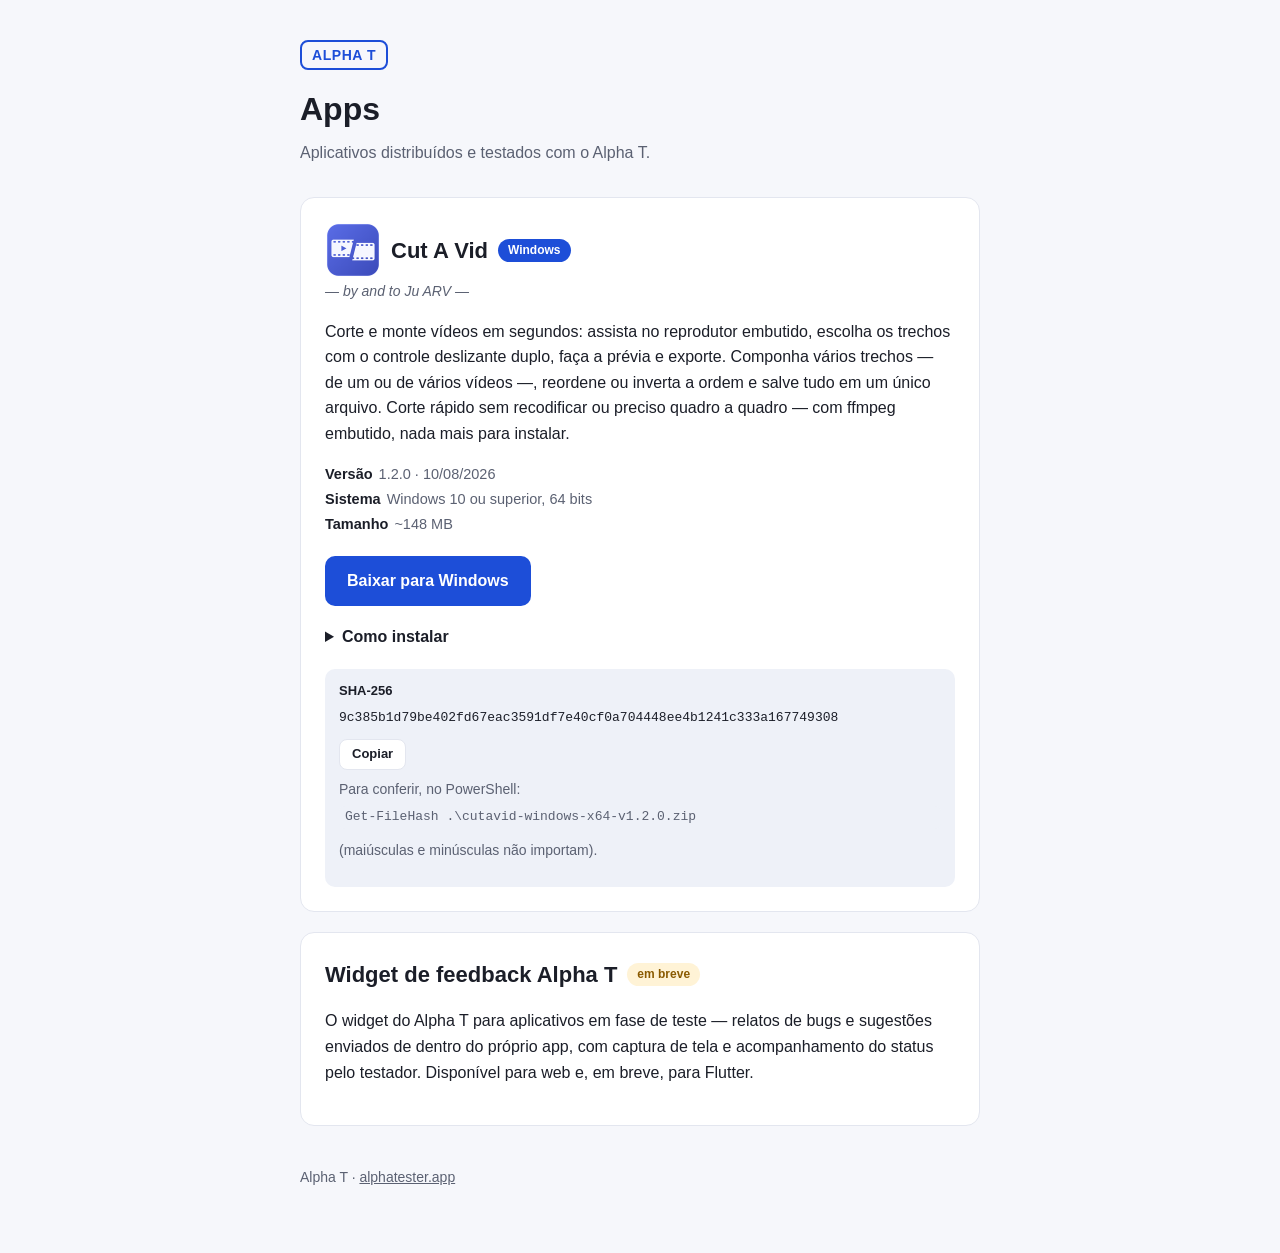
==== apps/index.html @ 83d8e72f "feat: enable verified download via GitHub release (cutavid-v1.2.0) Button points at the release asse" ====
<!doctype html>
<html lang="pt-BR">
<head>
<meta charset="utf-8">
<meta name="viewport" content="width=device-width, initial-scale=1">
<title>Alpha T — Apps</title>
<meta name="description" content="Aplicativos distribuídos e testados com o Alpha T.">
<style>
  :root {
    --bg: #f6f7fb; --card: #ffffff; --text: #1b1e28; --muted: #5b6172;
    --accent: #1d4ed8; --accent-text: #ffffff; --border: #e3e6ef;
    --code-bg: #eef1f8; --soon: #8a5a00; --soon-bg: #fff3d6;
  }
  @media (prefers-color-scheme: dark) {
    :root {
      --bg: #12141c; --card: #1b1e28; --text: #e9ebf2; --muted: #9aa1b5;
      --accent: #4c6ef5; --accent-text: #ffffff; --border: #2a2e3d;
      --code-bg: #232736; --soon: #ffd479; --soon-bg: #3a3320;
    }
  }
  * { box-sizing: border-box; }
  body {
    margin: 0; background: var(--bg); color: var(--text);
    font: 16px/1.6 -apple-system, "Segoe UI", Roboto, Ubuntu, sans-serif;
  }
  .wrap { max-width: 720px; margin: 0 auto; padding: 40px 20px 64px; }
  header .brand {
    display: inline-block; font-weight: 800; letter-spacing: .04em;
    color: var(--accent); border: 2px solid var(--accent);
    border-radius: 8px; padding: 2px 10px; font-size: 14px;
  }
  h1 { margin: 14px 0 4px; font-size: 32px; }
  .tagline { margin: 0 0 32px; color: var(--muted); }
  section.app {
    background: var(--card); border: 1px solid var(--border);
    border-radius: 14px; padding: 24px; margin-bottom: 20px;
  }
  .app-head { display: flex; align-items: center; gap: 10px; flex-wrap: wrap; }
  h2 { margin: 0; font-size: 22px; }
  .badge {
    font-size: 12px; font-weight: 700; padding: 2px 10px; border-radius: 999px;
    background: var(--accent); color: var(--accent-text);
  }
  .badge.soon { background: var(--soon-bg); color: var(--soon); }
  .dedication {
    margin: 2px 0 0; color: var(--muted); font-style: italic; font-size: 14px;
  }
  .app-icon { border-radius: 14px; display: block; }
  .meta { list-style: none; padding: 0; margin: 12px 0 20px; color: var(--muted); font-size: 14.5px; }
  .meta li { margin: 2px 0; }
  .meta strong { color: var(--text); font-weight: 600; margin-right: 6px; }
  .btn {
    display: inline-block; background: var(--accent); color: var(--accent-text);
    text-decoration: none; font-weight: 700; padding: 12px 22px;
    border-radius: 10px;
  }
  .btn:hover { filter: brightness(1.1); }
  details { margin: 18px 0 0; }
  summary { cursor: pointer; font-weight: 600; }
  details ol { margin: 10px 0 0; padding-left: 22px; }
  details li { margin: 6px 0; }
  .note { color: var(--muted); font-size: 14px; }
  .sha {
    margin-top: 20px; padding: 12px 14px; background: var(--code-bg);
    border-radius: 10px; font-size: 13px;
  }
  .sha .label { font-weight: 700; margin-right: 8px; }
  .sha code {
    font-family: ui-monospace, "Cascadia Code", Consolas, monospace;
    word-break: break-all; display: block; margin: 6px 0 10px;
  }
  .sha button {
    font: inherit; font-weight: 600; padding: 4px 12px; border-radius: 8px;
    border: 1px solid var(--border); background: var(--card); color: var(--text);
    cursor: pointer;
  }
  .verify { margin-top: 8px; }
  .verify code {
    font-family: ui-monospace, "Cascadia Code", Consolas, monospace;
    background: var(--code-bg); padding: 1px 6px; border-radius: 6px;
    font-size: 13px;
  }
  footer { margin-top: 40px; color: var(--muted); font-size: 14px; }
  footer a { color: inherit; }
</style>
</head>
<body>
<div class="wrap">
  <header>
    <span class="brand">ALPHA T</span>
    <h1>Apps</h1>
    <p class="tagline">Aplicativos distribuídos e testados com o Alpha T.</p>
  </header>

  <main>
    <section class="app" id="cutavid">
      <div class="app-head">
        <img class="app-icon" src="[data-uri]" alt=""
             width="56" height="56">
        <h2>Cut A Vid</h2>
        <span class="badge">Windows</span>
      </div>
      <p class="dedication">— by and to Ju ARV —</p>
      <p>Corte e monte vídeos em segundos: assista no reprodutor embutido,
      escolha os trechos com o controle deslizante duplo, faça a prévia e
      exporte. Componha vários trechos — de um ou de vários vídeos —,
      reordene ou inverta a ordem e salve tudo em um único arquivo. Corte
      rápido sem recodificar ou preciso quadro a quadro — com ffmpeg
      embutido, nada mais para instalar.</p>
      <ul class="meta">
        <li><strong>Versão</strong>1.2.0 · 10/08/2026</li>
        <li><strong>Sistema</strong>Windows 10 ou superior, 64 bits</li>
        <li><strong>Tamanho</strong>~148 MB</li>
      </ul>
      <!-- Link verificado em 2026-08-10 (status 200 + tamanho exato +
           bytes PK). NUNCA trocar este href sem repetir a verificação:
           um caminho sem arquivo no Pages devolve o index com 200 e
           baixa HTML com nome de zip. -->
      <a class="btn"
         href="https://github.com/msant77/alpha-t/releases/download/cutavid-v1.2.0/cutavid-windows-x64-v1.2.0.zip">
        Baixar para Windows
      </a>
      <details>
        <summary>Como instalar</summary>
        <ol>
          <li>Baixe o arquivo <code>.zip</code>.</li>
          <li>Clique com o botão direito → <em>Extrair Tudo…</em></li>
          <li>Abra a pasta <code>CutAVid</code> extraída e execute
          <code>cutavid.exe</code> de dentro dela — os arquivos da pasta
          trabalham juntos, não mova o <code>.exe</code> sozinho.</li>
          <li>Instruções completas no <code>LEIA-ME.txt</code> dentro da
          pasta.</li>
          <li class="note">Na primeira execução o Windows pode exibir
          “O Windows protegeu o computador”. Clique em
          <em>Mais informações</em> e depois em <em>Executar assim
          mesmo</em> — o aviso aparece porque o aplicativo ainda não é
          assinado digitalmente.</li>
        </ol>
      </details>
      <div class="sha">
        <span class="label">SHA-256</span>
        <code id="sha-cutavid">9c385b1d79be402fd67eac3591df7e40cf0a704448ee4b1241c333a167749308</code>
        <button type="button" onclick="copySha('sha-cutavid', this)">Copiar</button>
        <p class="verify note">Para conferir, no PowerShell:
        <code>Get-FileHash .\cutavid-windows-x64-v1.2.0.zip</code>
        (maiúsculas e minúsculas não importam).</p>
      </div>
    </section>

    <section class="app" id="widget">
      <div class="app-head">
        <h2>Widget de feedback Alpha T</h2>
        <span class="badge soon">em breve</span>
      </div>
      <p>O widget do Alpha T para aplicativos em fase de teste — relatos de
      bugs e sugestões enviados de dentro do próprio app, com captura de tela
      e acompanhamento do status pelo testador. Disponível para web e, em
      breve, para Flutter.</p>
    </section>
  </main>

  <footer>
    Alpha T · <a href="https://alphatester.app">alphatester.app</a>
  </footer>
</div>
<script>
  function copySha(id, button) {
    const value = document.getElementById(id).textContent.trim();
    navigator.clipboard.writeText(value).then(() => {
      const original = button.textContent;
      button.textContent = 'Copiado!';
      setTimeout(() => { button.textContent = original; }, 1600);
    });
  }
</script>
</body>
</html>
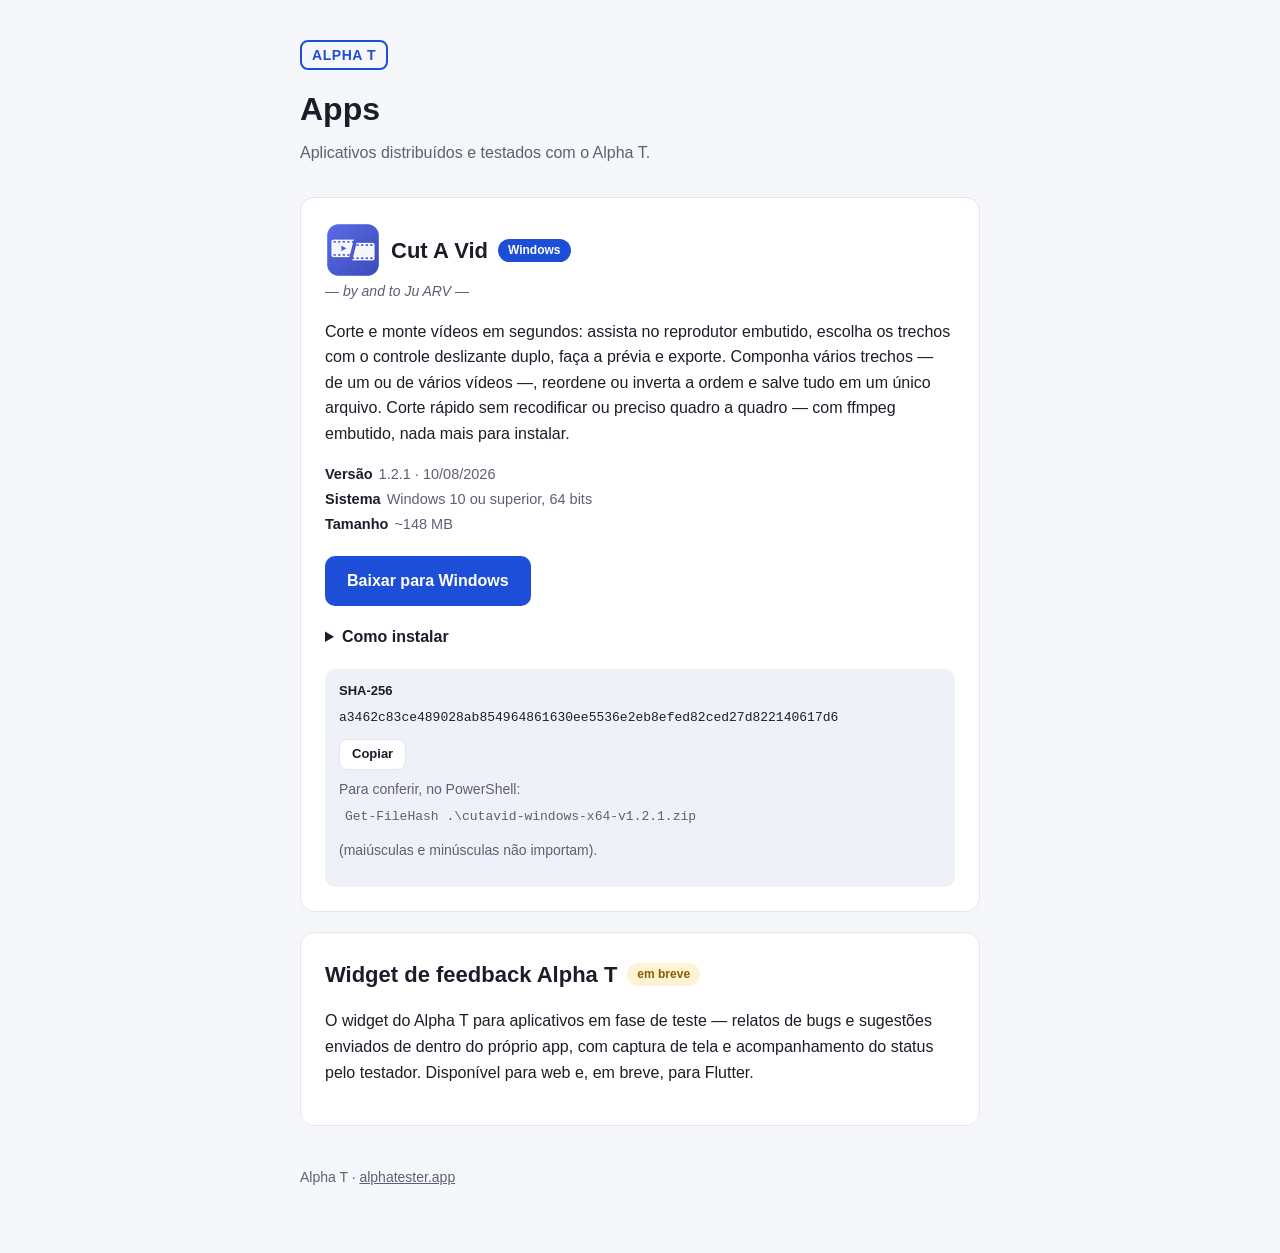
==== commit 4604ac5a: "feat: publish cutavid v1.2.1 (version visible in title) Co-Authored-By: Claude Fable 5 <noreply@anth" ====
--- a/apps/index.html
+++ b/apps/index.html
@@ -108,7 +108,7 @@
       rápido sem recodificar ou preciso quadro a quadro — com ffmpeg
       embutido, nada mais para instalar.</p>
       <ul class="meta">
-        <li><strong>Versão</strong>1.2.0 · 10/08/2026</li>
+        <li><strong>Versão</strong>1.2.1 · 10/08/2026</li>
         <li><strong>Sistema</strong>Windows 10 ou superior, 64 bits</li>
         <li><strong>Tamanho</strong>~148 MB</li>
       </ul>
@@ -117,7 +117,7 @@
            um caminho sem arquivo no Pages devolve o index com 200 e
            baixa HTML com nome de zip. -->
       <a class="btn"
-         href="https://github.com/msant77/alpha-t/releases/download/cutavid-v1.2.0/cutavid-windows-x64-v1.2.0.zip">
+         href="https://github.com/msant77/alpha-t/releases/download/cutavid-v1.2.1/cutavid-windows-x64-v1.2.1.zip">
         Baixar para Windows
       </a>
       <details>
@@ -139,10 +139,10 @@
       </details>
       <div class="sha">
         <span class="label">SHA-256</span>
-        <code id="sha-cutavid">9c385b1d79be402fd67eac3591df7e40cf0a704448ee4b1241c333a167749308</code>
+        <code id="sha-cutavid">a3462c83ce489028ab854964861630ee5536e2eb8efed82ced27d822140617d6</code>
         <button type="button" onclick="copySha('sha-cutavid', this)">Copiar</button>
         <p class="verify note">Para conferir, no PowerShell:
-        <code>Get-FileHash .\cutavid-windows-x64-v1.2.0.zip</code>
+        <code>Get-FileHash .\cutavid-windows-x64-v1.2.1.zip</code>
         (maiúsculas e minúsculas não importam).</p>
       </div>
     </section>
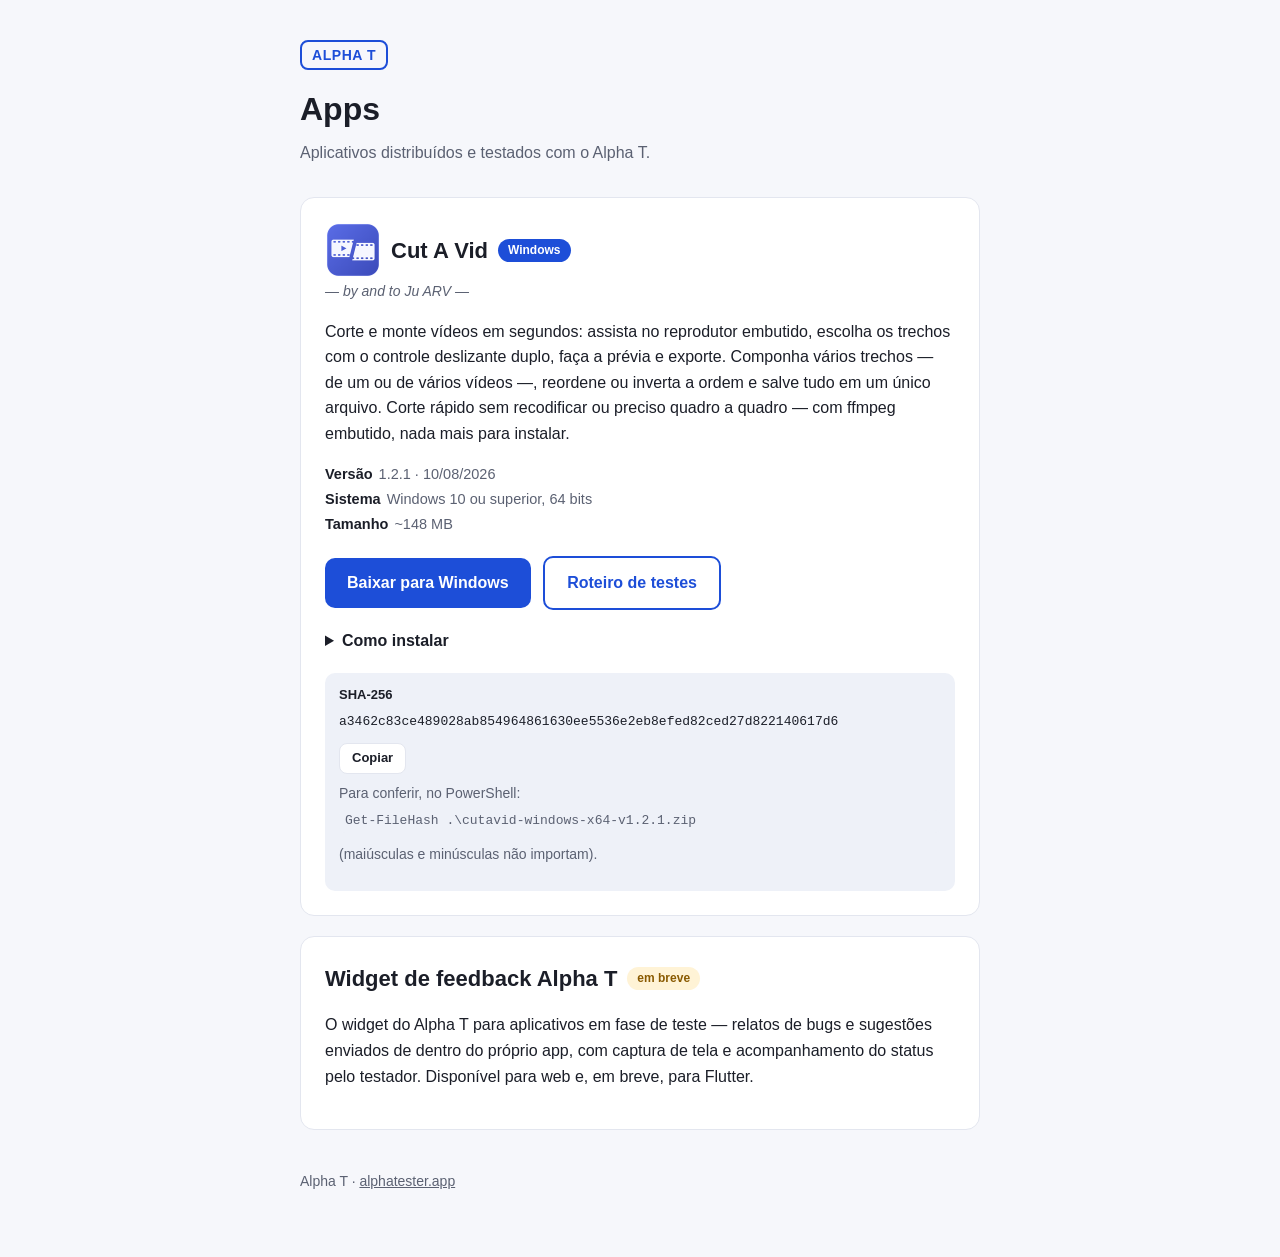
==== commit e4e636f5: "feat: link the testing script from the apps page (#2) Co-Authored-By: Claude Fable 5 <noreply@anthro" ====
--- a/apps/index.html
+++ b/apps/index.html
@@ -55,6 +55,10 @@
     border-radius: 10px;
   }
   .btn:hover { filter: brightness(1.1); }
+  .btn.ghost {
+    background: transparent; color: var(--accent);
+    border: 2px solid var(--accent);
+  }
   details { margin: 18px 0 0; }
   summary { cursor: pointer; font-weight: 600; }
   details ol { margin: 10px 0 0; padding-left: 22px; }
@@ -120,6 +124,9 @@
          href="https://github.com/msant77/alpha-t/releases/download/cutavid-v1.2.1/cutavid-windows-x64-v1.2.1.zip">
         Baixar para Windows
       </a>
+      <a class="btn ghost" href="/teste/" style="margin-left:8px;">
+        Roteiro de testes
+      </a>
       <details>
         <summary>Como instalar</summary>
         <ol>
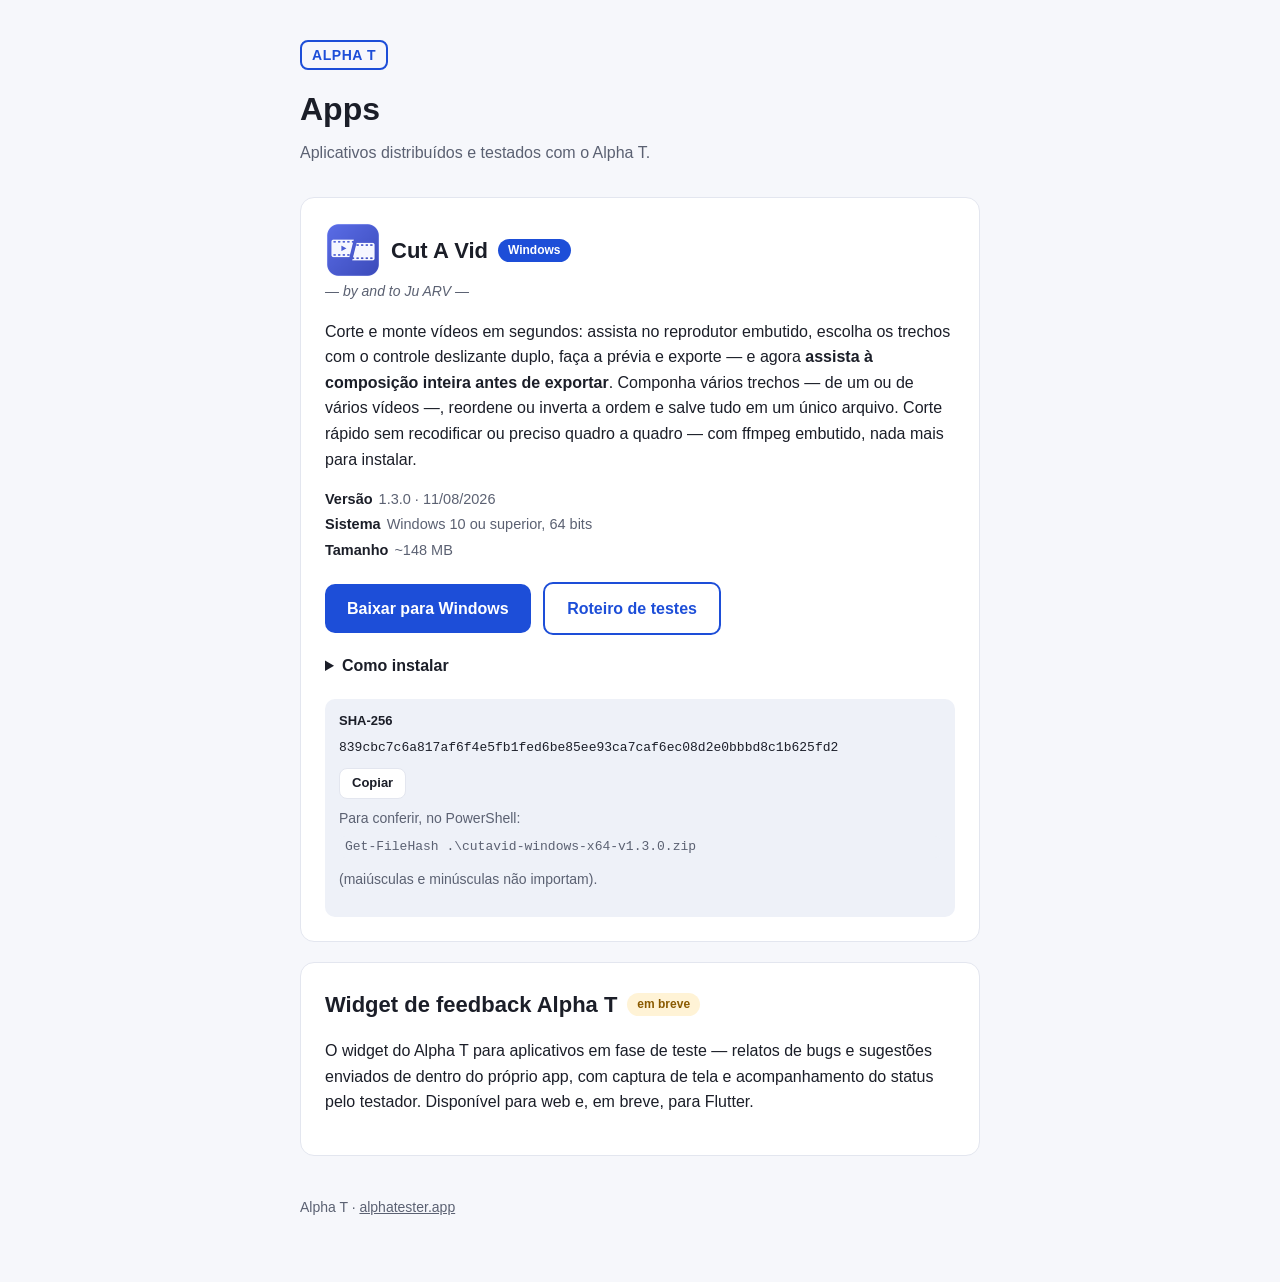
==== commit 0e556b4e: "feat: publish cutavid v1.3.0 (composition preview) Co-Authored-By: Claude Fable 5 <noreply@anthropic" ====
--- a/apps/index.html
+++ b/apps/index.html
@@ -107,12 +107,12 @@
       <p class="dedication">— by and to Ju ARV —</p>
       <p>Corte e monte vídeos em segundos: assista no reprodutor embutido,
       escolha os trechos com o controle deslizante duplo, faça a prévia e
-      exporte. Componha vários trechos — de um ou de vários vídeos —,
+      exporte — e agora <strong>assista à composição inteira antes de exportar</strong>. Componha vários trechos — de um ou de vários vídeos —,
       reordene ou inverta a ordem e salve tudo em um único arquivo. Corte
       rápido sem recodificar ou preciso quadro a quadro — com ffmpeg
       embutido, nada mais para instalar.</p>
       <ul class="meta">
-        <li><strong>Versão</strong>1.2.1 · 10/08/2026</li>
+        <li><strong>Versão</strong>1.3.0 · 11/08/2026</li>
         <li><strong>Sistema</strong>Windows 10 ou superior, 64 bits</li>
         <li><strong>Tamanho</strong>~148 MB</li>
       </ul>
@@ -121,7 +121,7 @@
            um caminho sem arquivo no Pages devolve o index com 200 e
            baixa HTML com nome de zip. -->
       <a class="btn"
-         href="https://github.com/msant77/alpha-t/releases/download/cutavid-v1.2.1/cutavid-windows-x64-v1.2.1.zip">
+         href="https://github.com/msant77/alpha-t/releases/download/cutavid-v1.3.0/cutavid-windows-x64-v1.3.0.zip">
         Baixar para Windows
       </a>
       <a class="btn ghost" href="/teste/" style="margin-left:8px;">
@@ -146,10 +146,10 @@
       </details>
       <div class="sha">
         <span class="label">SHA-256</span>
-        <code id="sha-cutavid">a3462c83ce489028ab854964861630ee5536e2eb8efed82ced27d822140617d6</code>
+        <code id="sha-cutavid">839cbc7c6a817af6f4e5fb1fed6be85ee93ca7caf6ec08d2e0bbbd8c1b625fd2</code>
         <button type="button" onclick="copySha('sha-cutavid', this)">Copiar</button>
         <p class="verify note">Para conferir, no PowerShell:
-        <code>Get-FileHash .\cutavid-windows-x64-v1.2.1.zip</code>
+        <code>Get-FileHash .\cutavid-windows-x64-v1.3.0.zip</code>
         (maiúsculas e minúsculas não importam).</p>
       </div>
     </section>
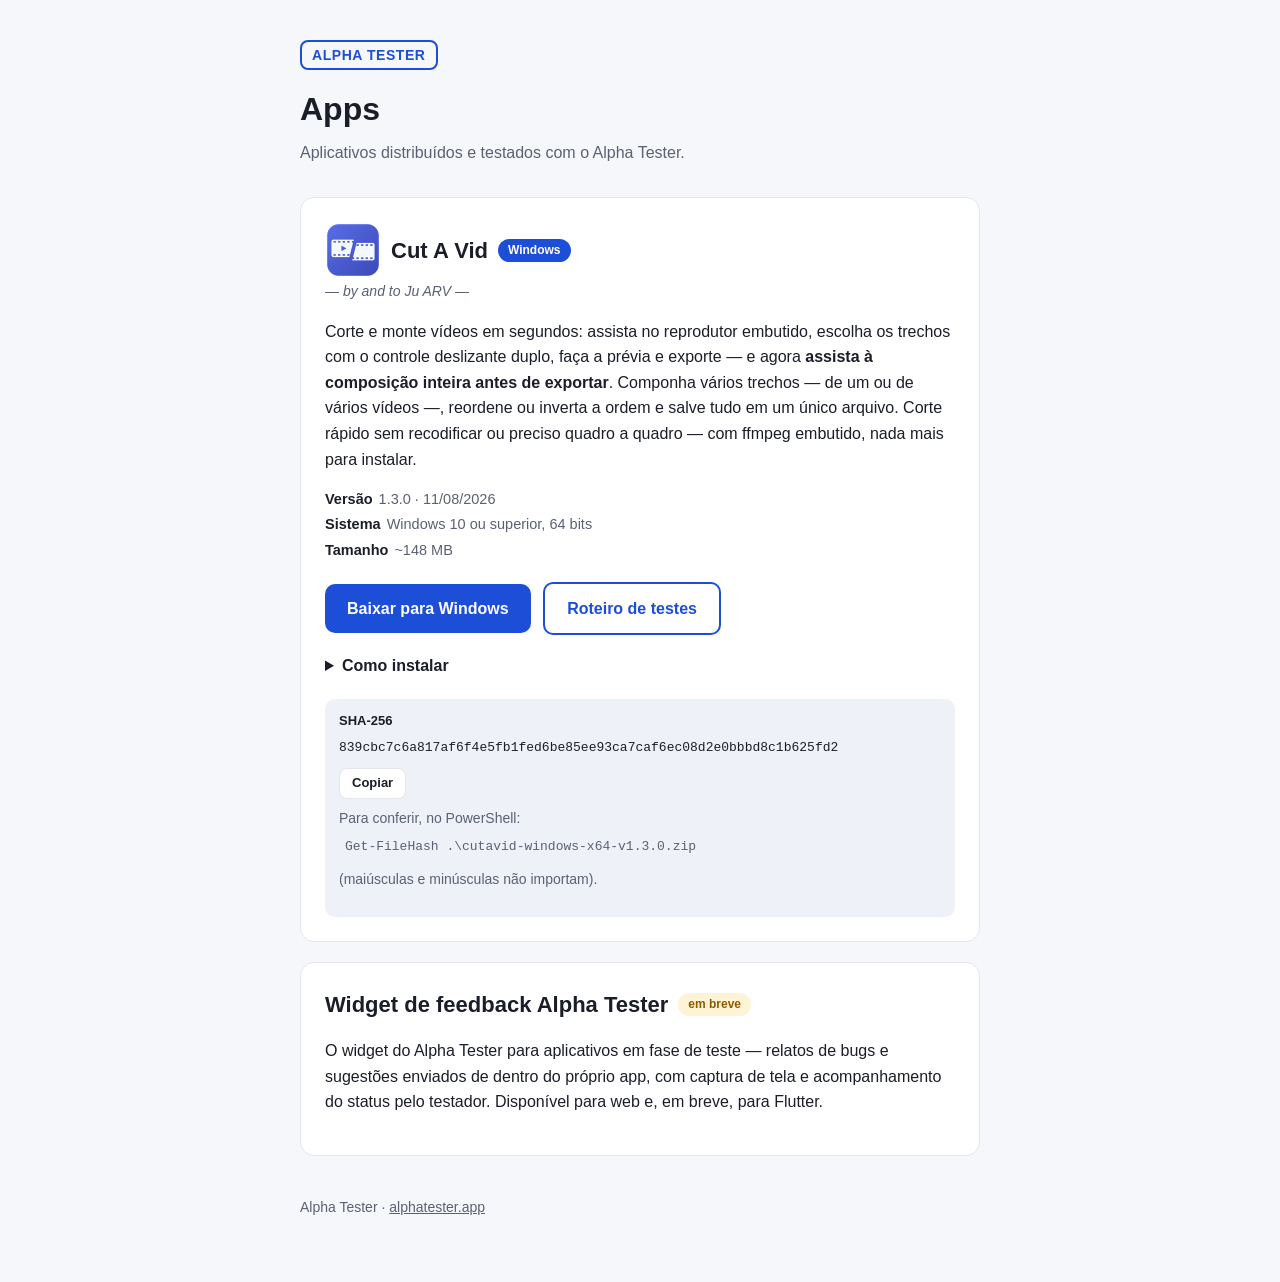
==== commit 6f0e9d0c: "fix(apps): name the product Alpha Tester (#3) "Alpha T" was shorthand; the product is Alpha Tester. " ====
--- a/apps/index.html
+++ b/apps/index.html
@@ -3,8 +3,8 @@
 <head>
 <meta charset="utf-8">
 <meta name="viewport" content="width=device-width, initial-scale=1">
-<title>Alpha T — Apps</title>
-<meta name="description" content="Aplicativos distribuídos e testados com o Alpha T.">
+<title>Alpha Tester — Apps</title>
+<meta name="description" content="Aplicativos distribuídos e testados com o Alpha Tester.">
 <style>
   :root {
     --bg: #f6f7fb; --card: #ffffff; --text: #1b1e28; --muted: #5b6172;
@@ -91,9 +91,9 @@
 <body>
 <div class="wrap">
   <header>
-    <span class="brand">ALPHA T</span>
+    <span class="brand">ALPHA TESTER</span>
     <h1>Apps</h1>
-    <p class="tagline">Aplicativos distribuídos e testados com o Alpha T.</p>
+    <p class="tagline">Aplicativos distribuídos e testados com o Alpha Tester.</p>
   </header>
 
   <main>
@@ -156,10 +156,10 @@
 
     <section class="app" id="widget">
       <div class="app-head">
-        <h2>Widget de feedback Alpha T</h2>
+        <h2>Widget de feedback Alpha Tester</h2>
         <span class="badge soon">em breve</span>
       </div>
-      <p>O widget do Alpha T para aplicativos em fase de teste — relatos de
+      <p>O widget do Alpha Tester para aplicativos em fase de teste — relatos de
       bugs e sugestões enviados de dentro do próprio app, com captura de tela
       e acompanhamento do status pelo testador. Disponível para web e, em
       breve, para Flutter.</p>
@@ -167,7 +167,7 @@
   </main>
 
   <footer>
-    Alpha T · <a href="https://alphatester.app">alphatester.app</a>
+    Alpha Tester · <a href="https://alphatester.app">alphatester.app</a>
   </footer>
 </div>
 <script>
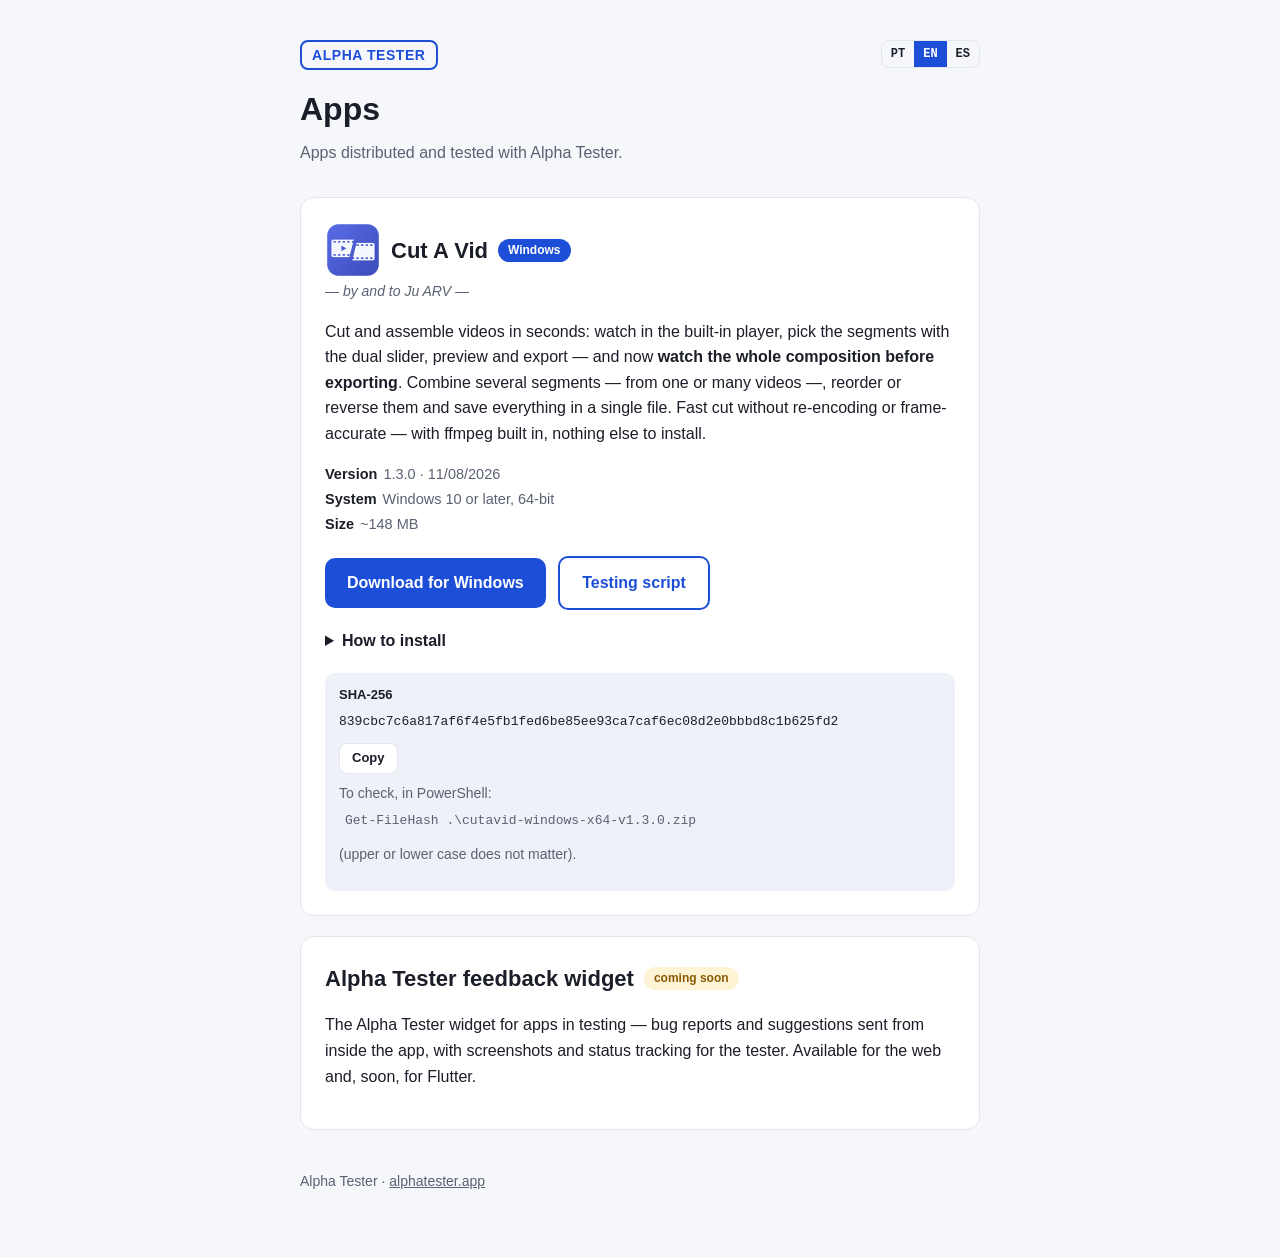
==== commit 22280c7e: "feat(site): pt-BR, en and es with a header switcher (#3) Every string of the landing, Como funciona " ====
--- a/apps/index.html
+++ b/apps/index.html
@@ -1,10 +1,20 @@
 <!doctype html>
-<html lang="pt-BR">
+<html lang="pt-BR" data-i18n-base="i18n/" data-site-origin="https://alphatester.app">
 <head>
 <meta charset="utf-8">
 <meta name="viewport" content="width=device-width, initial-scale=1">
-<title>Alpha Tester — Apps</title>
-<meta name="description" content="Aplicativos distribuídos e testados com o Alpha Tester.">
+<title data-i18n="meta.apps.title">Alpha Tester — Apps</title>
+<meta name="description" content="Aplicativos distribuídos e testados com o Alpha Tester." data-i18n-attr="content:meta.apps.description">
+<link rel="alternate" hreflang="pt-BR" href="https://apps.alphatester.app/">
+<link rel="alternate" hreflang="en" href="https://apps.alphatester.app/?lang=en">
+<link rel="alternate" hreflang="es" href="https://apps.alphatester.app/?lang=es">
+<link rel="alternate" hreflang="x-default" href="https://apps.alphatester.app/">
+<meta property="og:type" content="website">
+<meta property="og:site_name" content="Alpha Tester">
+<meta property="og:locale" content="pt_BR" data-i18n-attr="content:meta.locale">
+<meta property="og:title" content="Alpha Tester — Apps" data-i18n-attr="content:meta.apps.ogTitle">
+<meta property="og:description" content="Aplicativos distribuídos e testados com o Alpha Tester." data-i18n-attr="content:meta.apps.ogDescription">
+<script src="i18n.js" defer></script>
 <style>
   :root {
     --bg: #f6f7fb; --card: #ffffff; --text: #1b1e28; --muted: #5b6172;
@@ -85,6 +95,9 @@
     font-size: 13px;
   }
   footer { margin-top: 40px; color: var(--muted); font-size: 14px; }
+  .lang-switch { float: right; display: inline-flex; border: 1px solid var(--border); border-radius: 8px; overflow: hidden; }
+  .lang-switch button { font: 600 12px ui-monospace, Consolas, monospace; padding: 6px 9px; background: transparent; color: var(--text); border: 0; cursor: pointer; }
+  .lang-switch button[aria-pressed="true"] { background: var(--accent); color: var(--accent-text); }
   footer a { color: inherit; }
 </style>
 </head>
@@ -92,8 +105,13 @@
 <div class="wrap">
   <header>
     <span class="brand">ALPHA TESTER</span>
-    <h1>Apps</h1>
-    <p class="tagline">Aplicativos distribuídos e testados com o Alpha Tester.</p>
+    <div class="lang-switch" role="group" aria-label="Idioma" data-i18n-attr="aria-label:common.lang.label">
+      <button type="button" data-lang-btn="pt-BR" lang="pt-BR" aria-label="Português" aria-pressed="true">PT</button>
+      <button type="button" data-lang-btn="en" lang="en" aria-label="English" aria-pressed="false">EN</button>
+      <button type="button" data-lang-btn="es" lang="es" aria-label="Español" aria-pressed="false">ES</button>
+    </div>
+    <h1 data-i18n="apps.h1">Apps</h1>
+    <p class="tagline" data-i18n="apps.tagline">Aplicativos distribuídos e testados com o Alpha Tester.</p>
   </header>
 
   <main>
@@ -105,16 +123,11 @@
         <span class="badge">Windows</span>
       </div>
       <p class="dedication">— by and to Ju ARV —</p>
-      <p>Corte e monte vídeos em segundos: assista no reprodutor embutido,
-      escolha os trechos com o controle deslizante duplo, faça a prévia e
-      exporte — e agora <strong>assista à composição inteira antes de exportar</strong>. Componha vários trechos — de um ou de vários vídeos —,
-      reordene ou inverta a ordem e salve tudo em um único arquivo. Corte
-      rápido sem recodificar ou preciso quadro a quadro — com ffmpeg
-      embutido, nada mais para instalar.</p>
+      <p data-i18n-html="apps.cutavid.descHtml">Corte e monte vídeos em segundos: assista no reprodutor embutido, escolha os trechos com o controle deslizante duplo, faça a prévia e exporte — e agora <strong>assista à composição inteira antes de exportar</strong>. Componha vários trechos — de um ou de vários vídeos —, reordene ou inverta a ordem e salve tudo em um único arquivo. Corte rápido sem recodificar ou preciso quadro a quadro — com ffmpeg embutido, nada mais para instalar.</p>
       <ul class="meta">
-        <li><strong>Versão</strong>1.3.0 · 11/08/2026</li>
-        <li><strong>Sistema</strong>Windows 10 ou superior, 64 bits</li>
-        <li><strong>Tamanho</strong>~148 MB</li>
+        <li><strong data-i18n="apps.cutavid.version">Versão</strong>1.3.0 · 11/08/2026</li>
+        <li><strong data-i18n="apps.cutavid.system">Sistema</strong><span data-i18n="apps.cutavid.systemValue">Windows 10 ou superior, 64 bits</span></li>
+        <li><strong data-i18n="apps.cutavid.size">Tamanho</strong>~148 MB</li>
       </ul>
       <!-- Link verificado em 2026-08-10 (status 200 + tamanho exato +
            bytes PK). NUNCA trocar este href sem repetir a verificação:
@@ -122,47 +135,35 @@
            baixa HTML com nome de zip. -->
       <a class="btn"
          href="https://github.com/msant77/alpha-t/releases/download/cutavid-v1.3.0/cutavid-windows-x64-v1.3.0.zip">
-        Baixar para Windows
+        <span data-i18n="apps.cutavid.download">Baixar para Windows</span>
       </a>
       <a class="btn ghost" href="/teste/" style="margin-left:8px;">
-        Roteiro de testes
+        <span data-i18n="apps.cutavid.testing">Roteiro de testes</span>
       </a>
       <details>
-        <summary>Como instalar</summary>
+        <summary data-i18n="apps.cutavid.install">Como instalar</summary>
         <ol>
-          <li>Baixe o arquivo <code>.zip</code>.</li>
-          <li>Clique com o botão direito → <em>Extrair Tudo…</em></li>
-          <li>Abra a pasta <code>CutAVid</code> extraída e execute
-          <code>cutavid.exe</code> de dentro dela — os arquivos da pasta
-          trabalham juntos, não mova o <code>.exe</code> sozinho.</li>
-          <li>Instruções completas no <code>LEIA-ME.txt</code> dentro da
-          pasta.</li>
-          <li class="note">Na primeira execução o Windows pode exibir
-          “O Windows protegeu o computador”. Clique em
-          <em>Mais informações</em> e depois em <em>Executar assim
-          mesmo</em> — o aviso aparece porque o aplicativo ainda não é
-          assinado digitalmente.</li>
+          <li data-i18n-html="apps.cutavid.steps.0">Baixe o arquivo <code>.zip</code>.</li>
+          <li data-i18n-html="apps.cutavid.steps.1">Clique com o botão direito → <em>Extrair Tudo…</em></li>
+          <li data-i18n-html="apps.cutavid.steps.2">Abra a pasta <code>CutAVid</code> extraída e execute <code>cutavid.exe</code> de dentro dela — os arquivos da pasta trabalham juntos, não mova o <code>.exe</code> sozinho.</li>
+          <li data-i18n-html="apps.cutavid.steps.3">Instruções completas no <code>LEIA-ME.txt</code> dentro da pasta.</li>
+          <li class="note" data-i18n-html="apps.cutavid.steps.4">Na primeira execução o Windows pode exibir “O Windows protegeu o computador”. Clique em <em>Mais informações</em> e depois em <em>Executar assim mesmo</em> — o aviso aparece porque o aplicativo ainda não é assinado digitalmente.</li>
         </ol>
       </details>
       <div class="sha">
         <span class="label">SHA-256</span>
         <code id="sha-cutavid">839cbc7c6a817af6f4e5fb1fed6be85ee93ca7caf6ec08d2e0bbbd8c1b625fd2</code>
-        <button type="button" onclick="copySha('sha-cutavid', this)">Copiar</button>
-        <p class="verify note">Para conferir, no PowerShell:
-        <code>Get-FileHash .\cutavid-windows-x64-v1.3.0.zip</code>
-        (maiúsculas e minúsculas não importam).</p>
+        <button type="button" onclick="copySha('sha-cutavid', this)" data-i18n="apps.cutavid.copy">Copiar</button>
+        <p class="verify note" data-i18n-html="apps.cutavid.verifyHtml">Para conferir, no PowerShell: <code>Get-FileHash .\cutavid-windows-x64-v1.3.0.zip</code> (maiúsculas e minúsculas não importam).</p>
       </div>
     </section>
 
     <section class="app" id="widget">
       <div class="app-head">
-        <h2>Widget de feedback Alpha Tester</h2>
-        <span class="badge soon">em breve</span>
+        <h2 data-i18n="apps.widget.title">Widget de feedback Alpha Tester</h2>
+        <span class="badge soon" data-i18n="common.soon">em breve</span>
       </div>
-      <p>O widget do Alpha Tester para aplicativos em fase de teste — relatos de
-      bugs e sugestões enviados de dentro do próprio app, com captura de tela
-      e acompanhamento do status pelo testador. Disponível para web e, em
-      breve, para Flutter.</p>
+      <p data-i18n="apps.widget.text">O widget do Alpha Tester para aplicativos em fase de teste — relatos de bugs e sugestões enviados de dentro do próprio app, com captura de tela e acompanhamento do status pelo testador. Disponível para web e, em breve, para Flutter.</p>
     </section>
   </main>
 
@@ -175,10 +176,37 @@
     const value = document.getElementById(id).textContent.trim();
     navigator.clipboard.writeText(value).then(() => {
       const original = button.textContent;
-      button.textContent = 'Copiado!';
+      button.textContent = window.AlphaI18n ? window.AlphaI18n.t('apps.cutavid.copied') : 'Copiado!';
       setTimeout(() => { button.textContent = original; }, 1600);
     });
   }
+</script>
+<!-- Alpha Tester feedback widget: hidden unless this browser opted in.
+     ?alpha=1 turns it on (localStorage.alpha = "1"), ?alpha=0 turns it off.
+     Same SDK and dashboard as the testing script (/teste/), on the
+     landing's own project; the key alone selects the project. -->
+<script>
+  (function () {
+    var on = false;
+    try {
+      var q = new URLSearchParams(location.search).get("alpha");
+      if (q === "1") localStorage.setItem("alpha", "1");
+      if (q === "0") localStorage.removeItem("alpha");
+      on = localStorage.getItem("alpha") === "1";
+    } catch (e) { /* storage unavailable: the widget stays hidden */ }
+    if (!on) return;
+    var s = document.createElement("script");
+    s.src = "https://apps.alphatester.app/teste/alpha-tester.umd.js";
+    s.onload = function () {
+      if (!window.AlphaTester) return;
+      AlphaTester.init({
+        projectId: "alpha-tester-landing",
+        apiKey: "at_pub_r1SFXHb8yXUh_sXqehXW86E3AuGcxyxy",
+        endpoint: "https://dev.alphatester.app"
+      });
+    };
+    document.body.appendChild(s);
+  })();
 </script>
 </body>
 </html>
